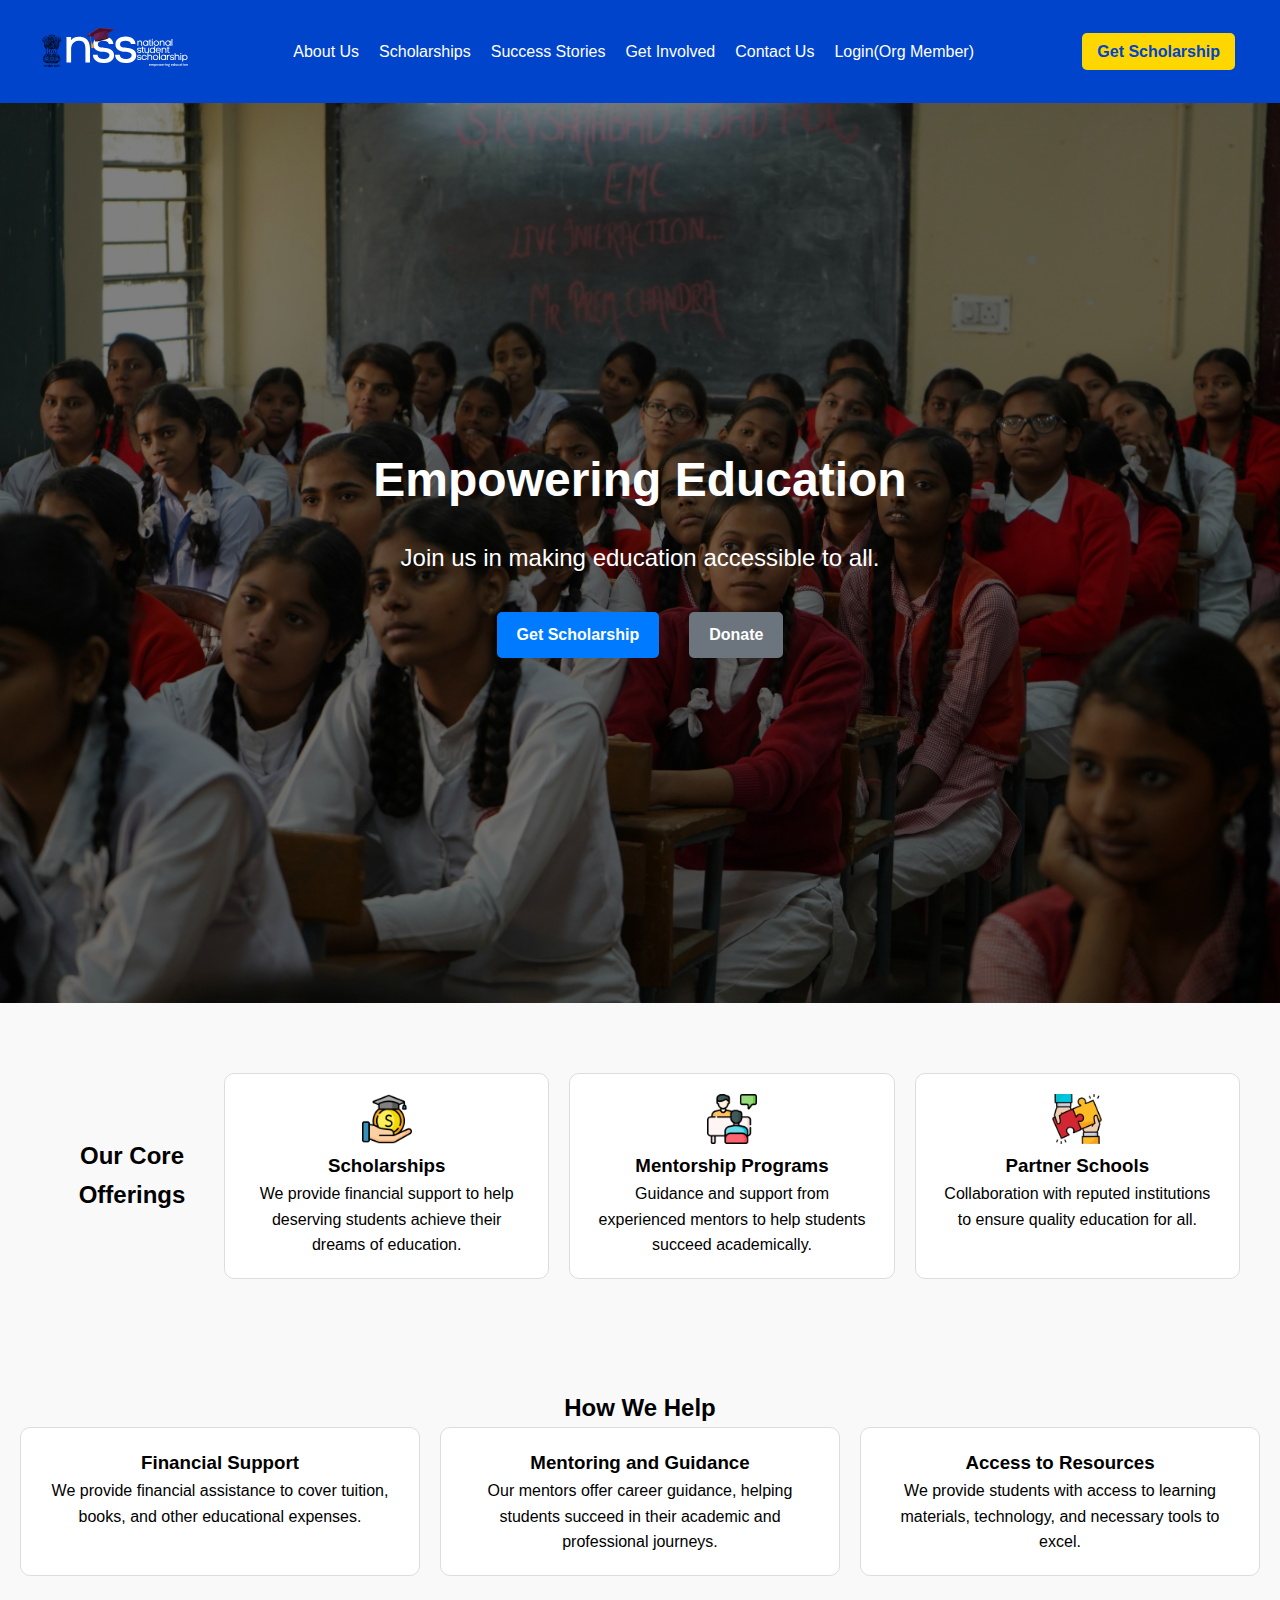
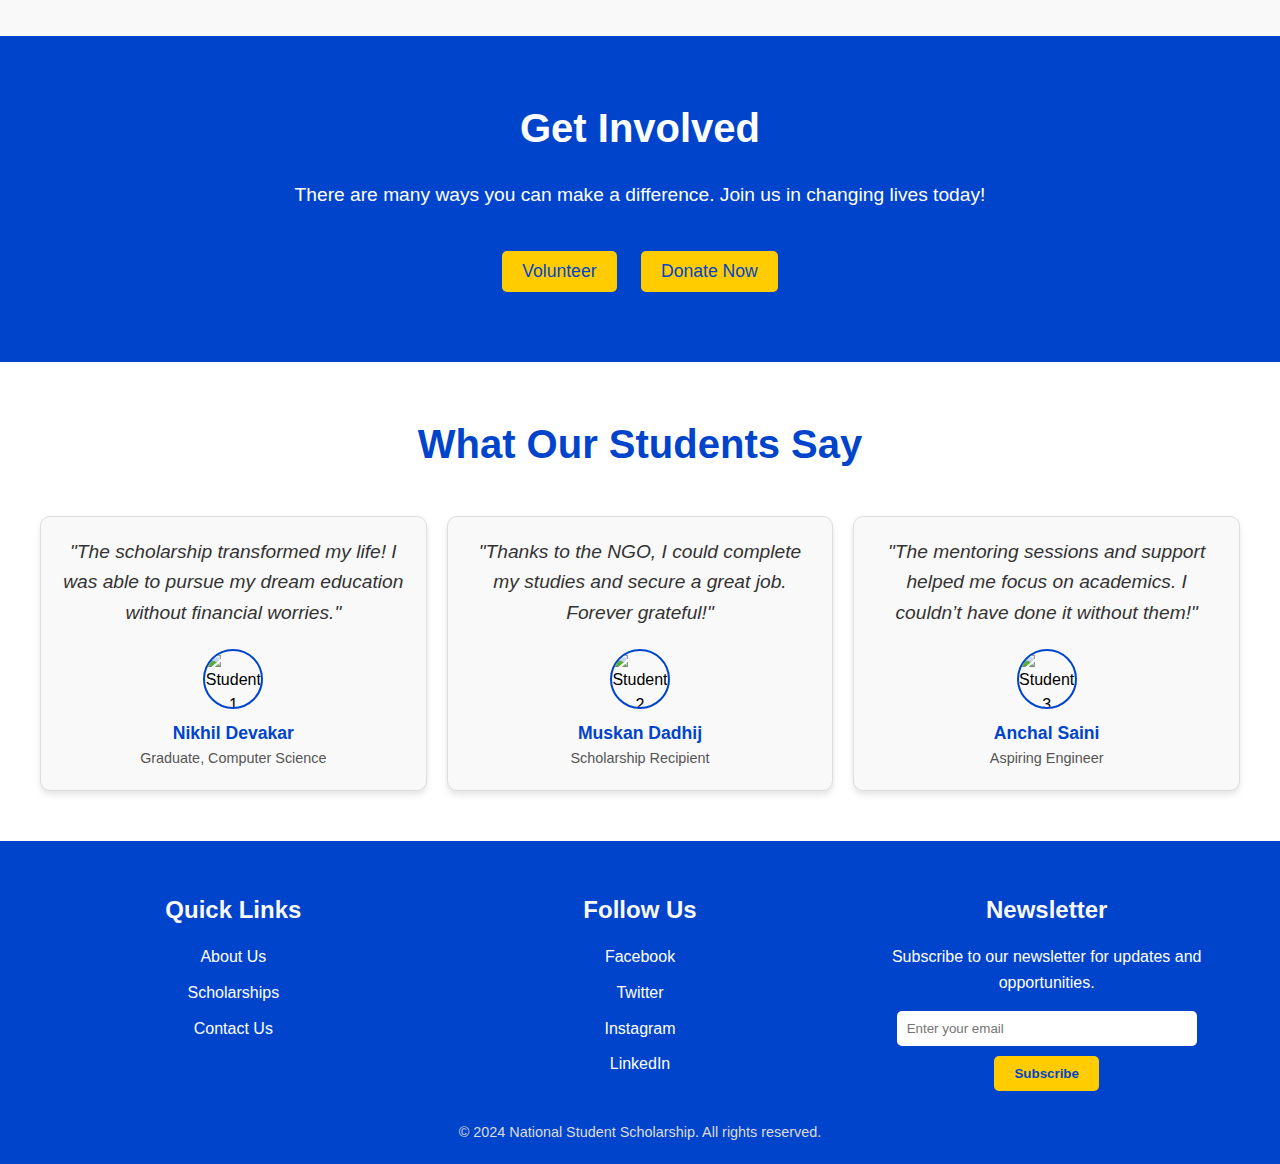
==== index.html @ 97069bf7 "cc" ====
<!DOCTYPE html>
<html lang="en">
  <head>
    <meta charset="UTF-8" />
    <meta name="viewport" content="width=device-width, initial-scale=1.0" />
    <title>Apply for Scholarships | NSS for Student Education Support</title>
    <link rel="stylesheet" href="./CSS/homepage.css" />

    <!-- Open Graph Metadata for NGO Website -->
    
    <meta property="og:locale" content="en_US" />
    <meta property="og:site_name" content="https://www.nationalstudentscholarship.org/" />
    <meta
      property="og:email"
      content="support@nationalstudentscholarship.org"
    />
    <meta property="og:phone_number" content="+1800-123-4567" />

    <meta name="keywords" content="scholarships for students, apply for scholarships, NGO scholarships, education financial aid">
    <meta name="description" content="Our NGO offers scholarships to students to support their education. Apply now to secure your future with financial aid. Limited spots available!">

    <meta property="og:title" content="Scholarships for Students - Apply Now | NGO Support">
    <meta property="og:description" content="Need financial aid for education? Our NGO provides scholarships to deserving students. Apply today and secure your future.">
    <meta property="og:image" content="">
    <meta property="og:url" content="https://www.nationalstudentscholarship.org/">
    <meta property="og:type" content="website">


    <meta name="google-site-verification" content="5bVxNhbTRE8ZodPfSrMqV9PwAUi4SZTZQXBiA8eV_ts" />



    <!-- Google Tag Manager -->
<script>(function(w,d,s,l,i){w[l]=w[l]||[];w[l].push({'gtm.start':
  new Date().getTime(),event:'gtm.js'});var f=d.getElementsByTagName(s)[0],
  j=d.createElement(s),dl=l!='dataLayer'?'&l='+l:'';j.async=true;j.src=
  'https://www.googletagmanager.com/gtm.js?id='+i+dl;f.parentNode.insertBefore(j,f);
  })(window,document,'script','dataLayer','GTM-WTD45B4H');</script>
  <!-- End Google Tag Manager -->

    
  </head>

  <body>


    <!-- Google Tag Manager (noscript) -->
<noscript><iframe src="https://www.googletagmanager.com/ns.html?id=GTM-WTD45B4H"
  height="0" width="0" style="display:none;visibility:hidden"></iframe></noscript>
  <!-- End Google Tag Manager (noscript) -->


    <header>
      <div class="container">
        <div class="logo">
          <a href="https://www.nationalstudentscholarship.org/"
            ><img
              src="./Src/NewLogo.svg"
              alt="National Student Scholarships"
              width="200px"
          /></a>
          <!-- <h3>NSS</h3> -->
        </div>
        <nav class="nav-menu">
          <ul>
            <!-- <li><a href="./index.html">Home</a></li> -->
            <li><a href="./AboutUs.html">About Us</a></li>
            <li><a href="./scholarships-for-students.html">Scholarships</a></li>
            <li><a href="./SuccessStories.html">Success Stories</a></li>
            <li><a href="./Get-Involved.html">Get Involved</a></li>
            <li><a href="./Contact-Us.html">Contact Us</a></li>
            <li><a href="./Login.html">Login(Org Member)</a></li>
          </ul>
        </nav>
        <div class="cta-button">
          <a href="https://nationalstudentscholarship.vercel.app/" class="btn">Get Scholarship</a>
        </div>
        <div class="menu-toggle">
          <span></span>
          <span></span>
          <span></span>
        </div>
      </div>
    </header>

    <!-- Hero Section -->
    <section class="hero">
      <div class="overlay"></div>
      <div class="hero-content">
        <h1>Empowering Education</h1>
        <p>Join us in making education accessible to all.</p>
        <div class="hero-buttons">
          <a href="https://nationalstudentscholarship.vercel.app/" class="btn btn-primary"
            >Get Scholarship</a
          >
          <a href="https://rzp.io/rzp/QCcIqbTz" class="btn btn-secondary" target="_blank">Donate</a>
        </div>
      </div>
      <video class="hero-video" autoplay muted loop>
        <source src="students-learning.mp4" type="video/mp4" />
        Your browser does not support the video tag.
      </video>
    </section>
    
    <style>
      .hero {
        position: relative;
        height: 100vh;
        display: flex;
        justify-content: center;
        align-items: center;
        background: url('./Src/pexels-yogendras31-3231359.jpg') no-repeat center center/cover;
        overflow: hidden;
      }
    
      .overlay {
        position: absolute;
        top: 0;
        left: 0;
        width: 100%;
        height: 100%;
        background-color: rgba(0, 0, 0, 0.5); /* Adjust overlay opacity */
        z-index: 1;
      }
    
      .hero-content {
        position: relative;
        z-index: 2;
        text-align: center;
        color: white;
      }
    
      .hero-video {
        position: absolute;
        top: 0;
        left: 0;
        width: 100%;
        height: 100%;
        object-fit: cover;
        z-index: 0;
      }
    
      .btn {
        padding: 10px 20px;
        border: none;
        color: white;
        text-decoration: none;
        margin: 5px;
        border-radius: 5px;
      }
    
      .btn-primary {
        background-color: #007bff;
      }
    
      .btn-secondary {
        background-color: #6c757d;
      }
    </style>

    <!-- Key Features Section -->
    <section class="key-features">
      <div class="container">
        <h2>Our Core Offerings</h2>
        <div class="features-grid">
          <!-- Feature 1 -->
          <div class="feature-item">
            <img
              src="./Src/scholarship.png"
              alt="Scholarships Icon"
              class="feature-icon"
              width="50px"
              height="50px"
            />
            <h3>Scholarships</h3>
            <p>
              We provide financial support to help deserving students achieve
              their dreams of education.
            </p>
          </div>
          <!-- Feature 2 -->
          <div class="feature-item">
            <img
              src="./Src/discussion.png"
              alt="Mentorship Icon"
              class="feature-icon"
              width="50px"
              height="50px"
            />
            <h3>Mentorship Programs</h3>
            <p>
              Guidance and support from experienced mentors to help students
              succeed academically.
            </p>
          </div>
          <!-- Feature 3 -->
          <div class="feature-item">
            <img
              src="./Src/collaboration.png"
              alt="Partner Schools Icon"
              class="feature-icon"
              width="50px"
              height="50px"
            />
            <h3>Partner Schools</h3>
            <p>
              Collaboration with reputed institutions to ensure quality
              education for all.
            </p>
          </div>
        </div>
      </div>
    </section>

    <!-- How We Help Section -->
    <section class="how-we-help">
      <h2>How We Help</h2>
      <div class="help-cards">
        <div class="help-card">
          <h3>Financial Support</h3>
          <p>
            We provide financial assistance to cover tuition, books, and other
            educational expenses.
          </p>
        </div>
        <div class="help-card">
          <h3>Mentoring and Guidance</h3>
          <p>
            Our mentors offer career guidance, helping students succeed in their
            academic and professional journeys.
          </p>
        </div>
        <div class="help-card">
          <h3>Access to Resources</h3>
          <p>
            We provide students with access to learning materials, technology,
            and necessary tools to excel.
          </p>
        </div>
      </div>
    </section>

    <!-- Get Involved Section -->
    <section class="get-involved">
      <h2>Get Involved</h2>
      <p>
        There are many ways you can make a difference. Join us in changing lives
        today!
      </p>
      <button class="cta-btn">Volunteer</button>
      <button class="cta-btn">Donate Now</button>
    </section>

    <section class="testimonials" id="testimonials">
      <h2>What Our Students Say</h2>
      <div class="testimonials-grid">
        <!-- Testimonial Card 1 -->
        <div class="testimonial-card">
          <p class="quote">
            "The scholarship transformed my life! I was able to pursue my dream
            education without financial worries."
          </p>
          <div class="author">
            <img
              src="https://images.pexels.com/photos/15237309/pexels-photo-15237309/free-photo-of-portrait-of-a-young-man-standing-under-a-palm-tree.jpeg?auto=compress&cs=tinysrgb&w=1260&h=750&dpr=2"
              alt="Student 1"
              class="author-img"
            />
            <div class="name">Nikhil Devakar</div>
            <div class="role">Graduate, Computer Science</div>
          </div>
        </div>
        <!-- Testimonial Card 2 -->
        <div class="testimonial-card">
          <p class="quote">
            "Thanks to the NGO, I could complete my studies and secure a great
            job. Forever grateful!"
          </p>
          <div class="author">
            <img
              src="https://poornima.edu.in/assets/images/testimonial/yogita.jpg"
              alt="Student 2"
              class="author-img"
            />
            <div class="name">Muskan Dadhij</div>
            <div class="role">Scholarship Recipient</div>
          </div>
        </div>
        <!-- Testimonial Card 3 -->
        <div class="testimonial-card">
          <p class="quote">
            "The mentoring sessions and support helped me focus on academics. I
            couldn’t have done it without them!"
          </p>
          <div class="author">
            <img
              src="https://poornima.edu.in/assets/images/testimonial/anjali.jpg"
              alt="Student 3"
              class="author-img"
            />
            <div class="name">Anchal Saini</div>
            <div class="role">Aspiring Engineer</div>
          </div>
        </div>
      </div>
    </section>

    <footer class="footer">
      <div class="footer-container">
        <!-- Quick Links -->
        <div class="footer-section">
          <h3>Quick Links</h3>
          <ul class="quick-links">
            <li><a href="./AboutUs.html">About Us</a></li>
            <li><a href="./scholarships-for-students.html">Scholarships</a></li>
            <li><a href="./Contact-Us.html">Contact Us</a></li>
          </ul>
        </div>
        <!-- Social Media Handles -->
        <div class="footer-section">
          <h3>Follow Us</h3>
          <ul class="quick-links">
            <li>
              <a href="#"><i class="fab fa-facebook-f"></i> Facebook</a>
            </li>
            <li>
              <a href="#"><i class="fab fa-twitter"></i> Twitter</a>
            </li>
            <li>
              <a href="https://www.instagram.com/nationalstudentscholarship/"><i class="fab fa-instagram"></i> Instagram</a>
            </li>
            <li>
              <a href="#"><i class="fab fa-linkedin-in"></i> LinkedIn</a>
            </li>
          </ul>
        </div>
        <!-- Newsletter Signup -->
        <div class="footer-section">
          <h3>Newsletter</h3>
          <p>Subscribe to our newsletter for updates and opportunities.</p>
          <form class="newsletter-form">
            <input type="email" placeholder="Enter your email" required />
            <button type="submit">Subscribe</button>
          </form>
        </div>
      </div>
      <div class="footer-bottom">
        <p>&copy; 2024 National Student Scholarship. All rights reserved.</p>
      </div>
    </footer>

    <!-- Font Awesome for Icons -->
    <script
      src="https://kit.fontawesome.com/a076d05399.js"
      crossorigin="anonymous"
    ></script>

    <script src="./JS/script.js"></script>




    <!-- Google tag (gtag.js) -->
<script async src="https://www.googletagmanager.com/gtag/js?id=G-2Q1WV3Z1RF"></script>
<script>
  window.dataLayer = window.dataLayer || [];
  function gtag(){dataLayer.push(arguments);}
  gtag('js', new Date());

  gtag('config', 'G-2Q1WV3Z1RF');
</script>



<script type="application/ld+json">
  {
    "@context": "https://schema.org",
    "@type": "EducationalOrganization",
    "name": "Your NGO Name",
    "url": "https://www.nationalstudentscholarship.org/",
    "description": "We offer scholarships to support students in their educational journey.",
    "offers": {
      "@type": "Grant",
      "name": "NGO Scholarships for Students",
      "description": "Scholarships for deserving students to fund their education.",
      "url": "https://www.nationalstudentscholarship.org/"
    }
  }
  </script>
  </body>
</html>
---- CSS/homepage.css ----
/* Global Reset */
* {
    margin: 0;
    padding: 0;
    box-sizing: border-box;
}

body {
    font-family: 'Arial', sans-serif;
}

/* Header Section */
header {
    background-color: #0044cc;
    color: #fff;
    padding: 10px 20px;
    position: relative;
    z-index: 100;
}

.container {
    display: flex;
    align-items: center;
    justify-content: space-between;
    max-width: 1200px;
    margin: 0 auto;
}

.logo img {
    max-width: 150px;
}

/* Navigation Menu */
.nav-menu {
    display: flex;
    gap: 20px;
}

.nav-menu ul {
    list-style: none;
    display: flex;
    gap: 20px;
}

.nav-menu ul li a {
    text-decoration: none;
    color: #fff;
    font-size: 16px;
    transition: color 0.3s;
}

.nav-menu ul li a:hover {
    color: #ffd700;
}

/* Call-to-Action Button */
.cta-button .btn {
    background-color: #ffd700;
    color: #0044cc;
    padding: 10px 15px;
    text-decoration: none;
    border-radius: 5px;
    font-weight: bold;
    transition: background-color 0.3s;
}

.cta-button .btn:hover {
    background-color: #ffa500;
    color: #fff;
}

/* Mobile Menu Styles */
.nav-menu.active {
    display: flex;
    flex-direction: column;
    position: absolute;
    top: 60px;
    right: 20px;
    background-color: #0044cc;
    width: 200px;
    border-radius: 5px;
    padding: 10px;
    z-index: 99; /* Ensure menu items are clickable */
}

.nav-menu.active ul {
    flex-direction: column;
    gap: 10px;
}

.nav-menu.active ul li a {
    font-size: 18px;
}

/* Hamburger Icon */
.menu-toggle {
    display: none;
    flex-direction: column;
    cursor: pointer;
    gap: 5px;
}

.menu-toggle span {
    width: 25px;
    height: 3px;
    background-color: #fff;
    transition: transform 0.3s ease;
}

.menu-toggle.active span:nth-child(1) {
    transform: rotate(45deg) translate(5px, 5px);
}

.menu-toggle.active span:nth-child(2) {
    opacity: 0;
}

.menu-toggle.active span:nth-child(3) {
    transform: rotate(-45deg) translate(5px, -5px);
}

/* Responsive Design for Navbar */
@media screen and (max-width: 768px) {
    .nav-menu {
        display: none;
    }

    .menu-toggle {
        display: flex;
    }
}

/* Hero Section */
.hero {
    position: relative;
    height: 100vh;
    display: flex;
    justify-content: center;
    align-items: center;
    color: #fff;
    text-align: center;
    overflow: hidden;
}

/* Video Background */
.hero-video {
    position: absolute;
    top: 0;
    left: 0;
    width: 100%;
    height: 100%;
    object-fit: cover;
    z-index: -2;
}

/* Overlay */
.overlay {
    position: absolute;
    top: 0;
    left: 0;
    width: 100%;
    height: 100%;
    background: rgba(0, 0, 0, 0.5); /* Semi-transparent overlay */
    z-index: -1;
}

/* Hero Content */
.hero-content {
    z-index: 1;
    max-width: 800px;
    padding: 20px;
}

.hero-content h1 {
    font-size: 3rem;
    margin-bottom: 20px;
}

.hero-content p {
    font-size: 1.5rem;
    margin-bottom: 30px;
}

/* Buttons */
.hero-buttons {
    display: flex;
    gap: 20px;
    justify-content: center;
}

.btn {
    padding: 10px 20px;
    text-decoration: none;
    border-radius: 5px;
    font-weight: bold;
    transition: background-color 0.3s ease, color 0.3s ease;
}

.btn-primary {
    background-color: #ffd700;
    color: #0044cc;
}

.btn-primary:hover {
    background-color: #ffa500;
    color: #fff;
}

.btn-secondary {
    background-color: transparent;
    border: 2px solid #ffd700;
    color: #ffd700;
}

.btn-secondary:hover {
    background-color: #ffd700;
    color: #0044cc;
}

/* Responsive Design for Hero Section */
@media screen and (max-width: 768px) {
    .hero-content h1 {
        font-size: 2rem;
    }

    .hero-content p {
        font-size: 1rem;
    }
}

/* Key Features Section */
.key-features {
    padding: 50px 20px;
    background-color: #f9f9f9; /* Light gray */
    text-align: center;
    margin-top: 20px; /* Ensure some spacing below the hero section */
    display: flex;
    flex-direction: column;
    align-items: center;
    justify-content: center;
}

/* Features Grid */
.features-grid {
    display: grid;
    grid-template-columns: repeat(3, 1fr);
    gap: 20px;
    max-width: 1200px;
    width: 100%; /* Ensures grid doesn't exceed the container width */
    margin: 0 auto; /* Center the grid within the section */
}

/* Individual Feature Item */
.feature-item {
    background-color: #fff;
    border: 1px solid #ddd;
    border-radius: 10px;
    padding: 20px;
    text-align: center;
    transition: transform 0.3s ease, box-shadow 0.3s ease;
}

/* Responsive Design */
@media screen and (max-width: 768px) {
    .features-grid {
        grid-template-columns: 1fr; /* Switch to single-column layout */
        gap: 20px; /* Ensure consistent spacing */
    }

    .key-features h2 {
        font-size: 2rem;
    }

    .feature-item h3 {
        font-size: 1.3rem;
    }

    .feature-item p {
        font-size: 0.95rem;
    }
}



/* General Reset */
* {
    margin: 0;
    padding: 0;
    box-sizing: border-box;
}

body {
    font-family: 'Arial', sans-serif;
    background-color: #f9f9f9;
    line-height: 1.6;
}

/* Testimonials Section */
.testimonials {
    padding: 50px 20px;
    background-color: #fff;
    text-align: center;
}

.testimonials h2 {
    font-size: 2.5rem;
    color: #0044cc;
    margin-bottom: 40px;
}

/* Testimonials Grid */
.testimonials-grid {
    display: grid;
    grid-template-columns: repeat(auto-fit, minmax(300px, 1fr));
    gap: 20px;
    max-width: 1200px;
    margin: 0 auto;
}

/* Testimonial Card */
.testimonial-card {
    background: #f9f9f9;
    border: 1px solid #ddd;
    border-radius: 10px;
    padding: 20px;
    text-align: center;
    box-shadow: 0 4px 6px rgba(0, 0, 0, 0.1);
    transition: transform 0.3s ease, box-shadow 0.3s ease;
}

.testimonial-card:hover {
    transform: translateY(-10px);
    box-shadow: 0 8px 15px rgba(0, 0, 0, 0.15);
}

/* Quote */
.testimonial-card .quote {
    font-size: 1.2rem;
    font-style: italic;
    color: #333;
    margin-bottom: 20px;
}

/* Author Section */
.author {
    display: flex;
    align-items: center;
    justify-content: center;
    margin-top: 20px;
    flex-direction: column;
}

.author-img {
    width: 60px;
    height: 60px;
    border-radius: 50%;
    margin-bottom: 10px;
    object-fit: cover;
    border: 2px solid #0044cc;
}

.author .name {
    font-size: 1.1rem;
    font-weight: bold;
    color: #0044cc;
}

.author .role {
    font-size: 0.9rem;
    color: #555;
}

/* Testimonial Video */
.testimonial-video {
    width: 100%;
    height: auto;
    border-radius: 10px;
    margin-bottom: 20px;
}

/* Responsive Design */
@media screen and (max-width: 768px) {
    .testimonials h2 {
        font-size: 2rem;
    }

    .author-img {
        width: 50px;
        height: 50px;
    }

    .testimonial-card {
        padding: 15px;
    }
}


/* General Reset */
* {
    margin: 0;
    padding: 0;
    box-sizing: border-box;
}

body {
    font-family: 'Arial', sans-serif;
}

/* Footer */
.footer {
    background-color: #0044cc;
    color: #fff;
    padding: 50px 20px 20px;
    text-align: center;
}

.footer-container {
    display: flex;
    flex-wrap: wrap;
    justify-content: space-around;
    gap: 20px;
    max-width: 1200px;
    margin: 0 auto;
}

/* Footer Sections */
.footer-section {
    flex: 1 1 300px;
    min-width: 200px;
}

.footer-section h3 {
    font-size: 1.5rem;
    margin-bottom: 15px;
    color: #f9f9f9;
}

/* Quick Links */
.quick-links {
    list-style: none;
    padding: 0;
}

.quick-links li {
    margin-bottom: 10px;
}

.quick-links a {
    color: #fff;
    text-decoration: none;
    font-size: 1rem;
    transition: color 0.3s;
}

.quick-links a:hover {
    color: #ffcc00;
}

/* Social Media Handles */
.social-media {
    list-style: none;
    padding: 0;
}

.social-media li {
    margin-bottom: 10px;
}

.social-media a {
    color: #fff;
    text-decoration: none;
    font-size: 1rem;
    display: flex;
    align-items: center;
    gap: 10px;
    transition: color 0.3s;
}

.social-media a:hover {
    color: #ffcc00;
}

/* Newsletter Signup */
.newsletter-form {
    display: flex;
    flex-direction: column;
    align-items: center;
    margin-top: 15px;
}

.newsletter-form input {
    width: 100%;
    max-width: 300px;
    padding: 10px;
    margin-bottom: 10px;
    border: none;
    border-radius: 5px;
}

.newsletter-form button {
    padding: 10px 20px;
    border: none;
    border-radius: 5px;
    background-color: #ffcc00;
    color: #0044cc;
    font-weight: bold;
    cursor: pointer;
    transition: background-color 0.3s;
}

.newsletter-form button:hover {
    background-color: #ffd633;
}

/* Footer Bottom */
.footer-bottom {
    margin-top: 30px;
    font-size: 0.9rem;
    color: #ddd;
}

/* Responsive Design */
@media (max-width: 768px) {
    .footer-container {
        flex-direction: column;
        align-items: center;
    }

    .footer-section {
        text-align: center;
    }

    .newsletter-form input {
        max-width: 100%;
    }
}

/* Get Involved Section */
.get-involved {
    padding: 60px 20px;
    background: #0044cc;
    color: white;
    text-align: center;
}

.get-involved h2 {
    font-size: 2.5rem;
    margin-bottom: 20px;
}

.get-involved p {
    font-size: 1.2rem;
    margin-bottom: 30px;
}

.get-involved .cta-btn {
    background-color: #ffcc00;
}
.cta-btn {
    background-color: #ffcc00;
    padding: 10px 20px;
    font-size: 1.1rem;
    border: none;
    color: #0044cc;
    border-radius: 5px;
    cursor: pointer;
    margin: 10px;
}

.cta-btn:hover {
    background-color: #ffd633;
}

/* How We Help Section */
.how-we-help {
    padding: 60px 20px;
    background: #f9f9f9;
    text-align: center;
}

.help-cards {
    display: grid;
    grid-template-columns: repeat(auto-fit, minmax(300px, 1fr));
    gap: 20px;
    justify-items: center;
}

.help-card {
    background-color: #fff;
    border: 1px solid #ddd;
    border-radius: 10px;
    padding: 20px;
    text-align: center;
}
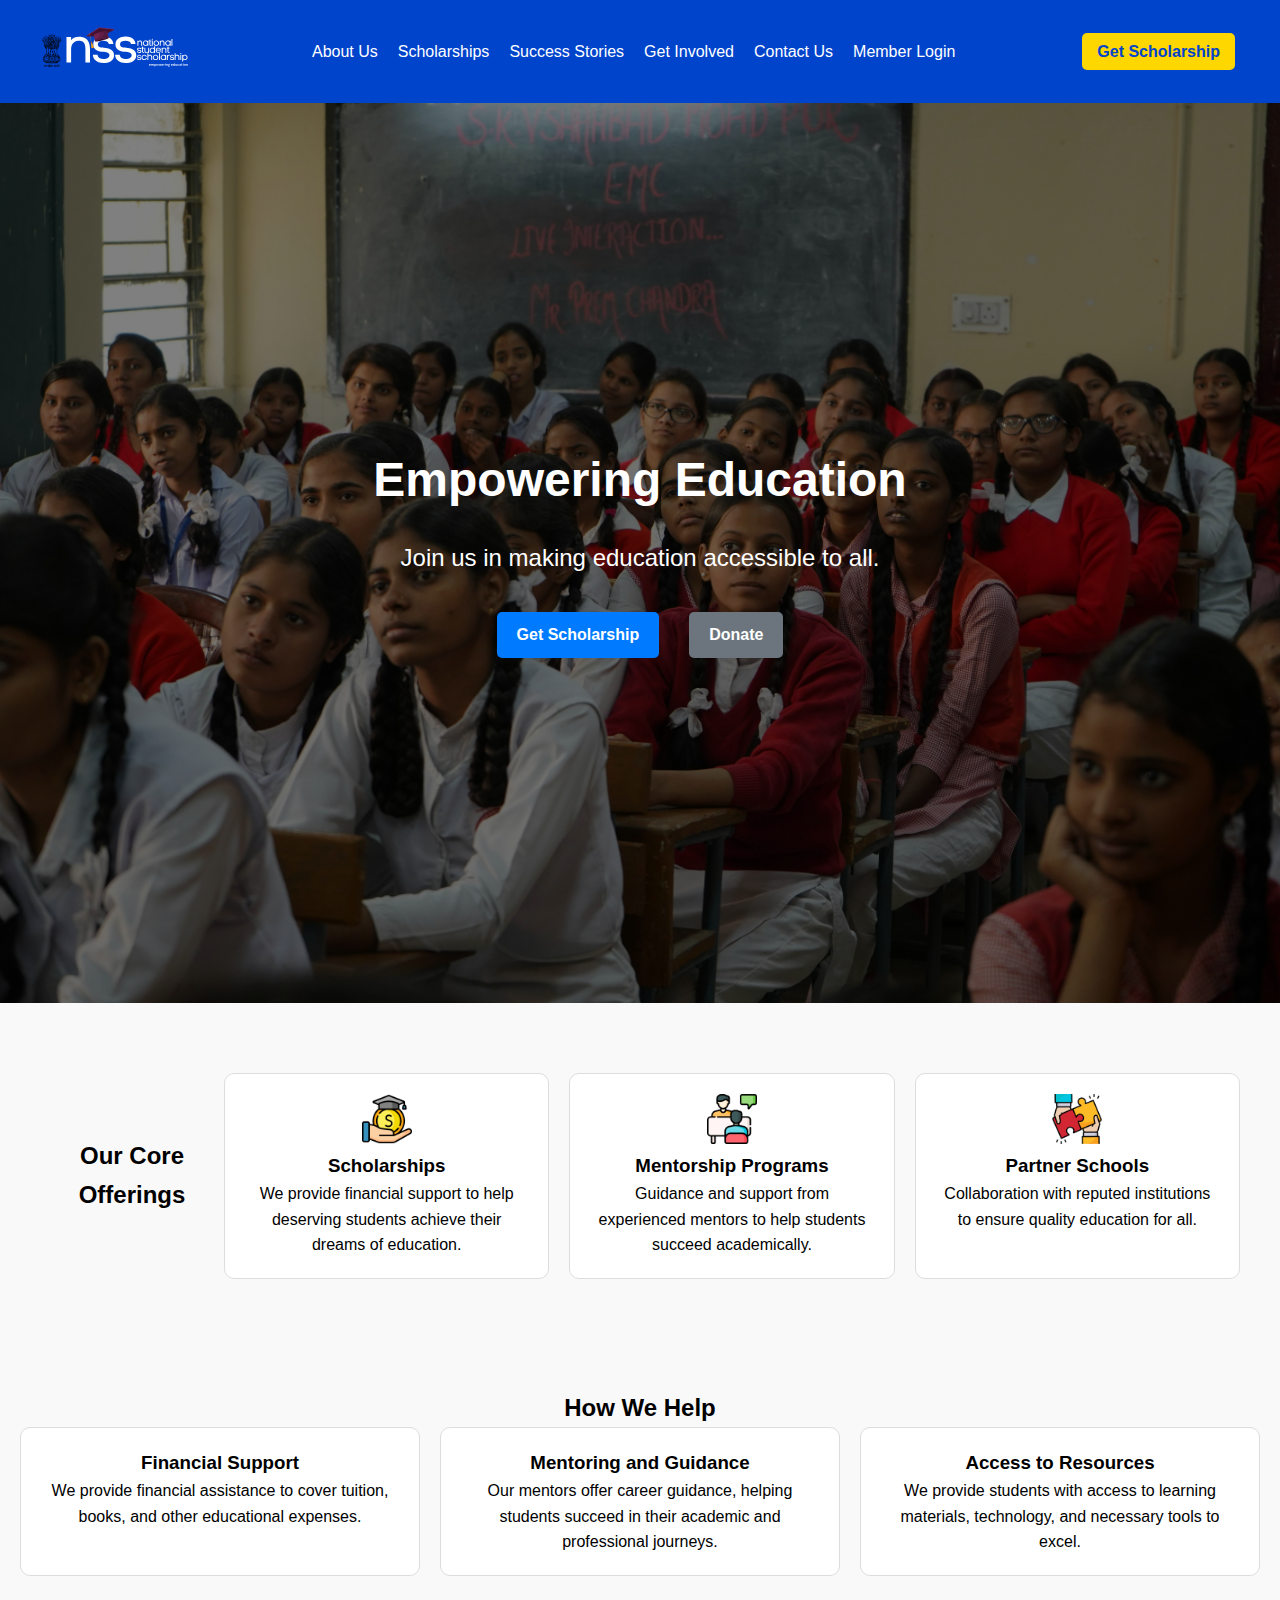
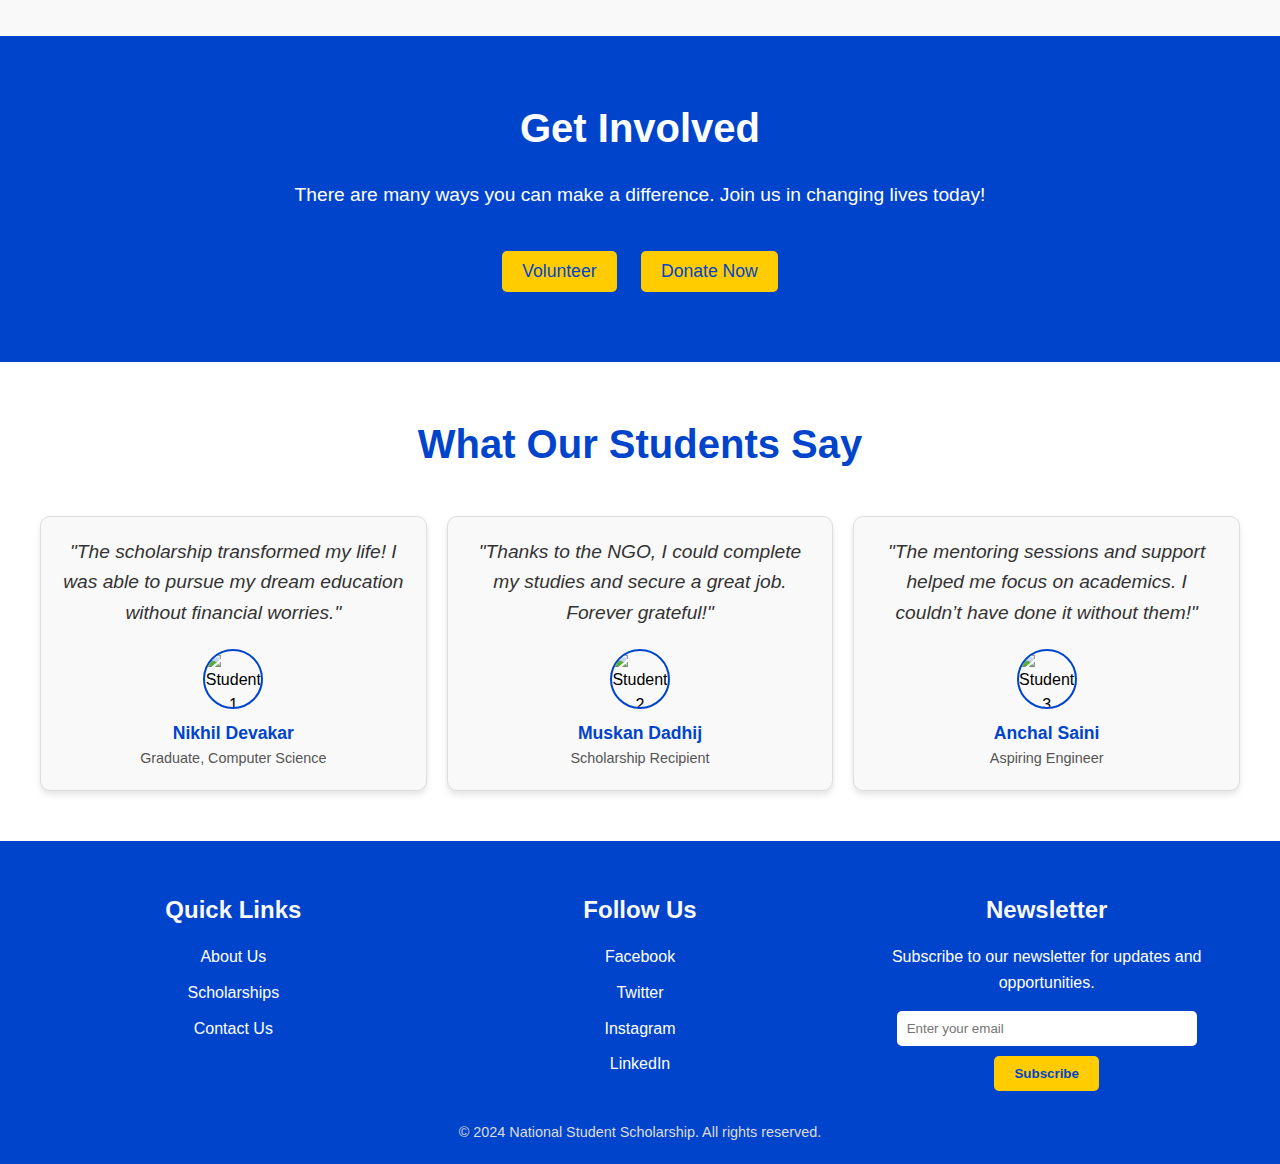
==== commit aa4354b1: "update" ====
--- a/index.html
+++ b/index.html
@@ -69,7 +69,7 @@
             <li><a href="./SuccessStories.html">Success Stories</a></li>
             <li><a href="./Get-Involved.html">Get Involved</a></li>
             <li><a href="./Contact-Us.html">Contact Us</a></li>
-            <li><a href="./Login.html">Login(Org Member)</a></li>
+            <li><a href="./Login.html" target="_blank">Member Login</a></li>
           </ul>
         </nav>
         <div class="cta-button">
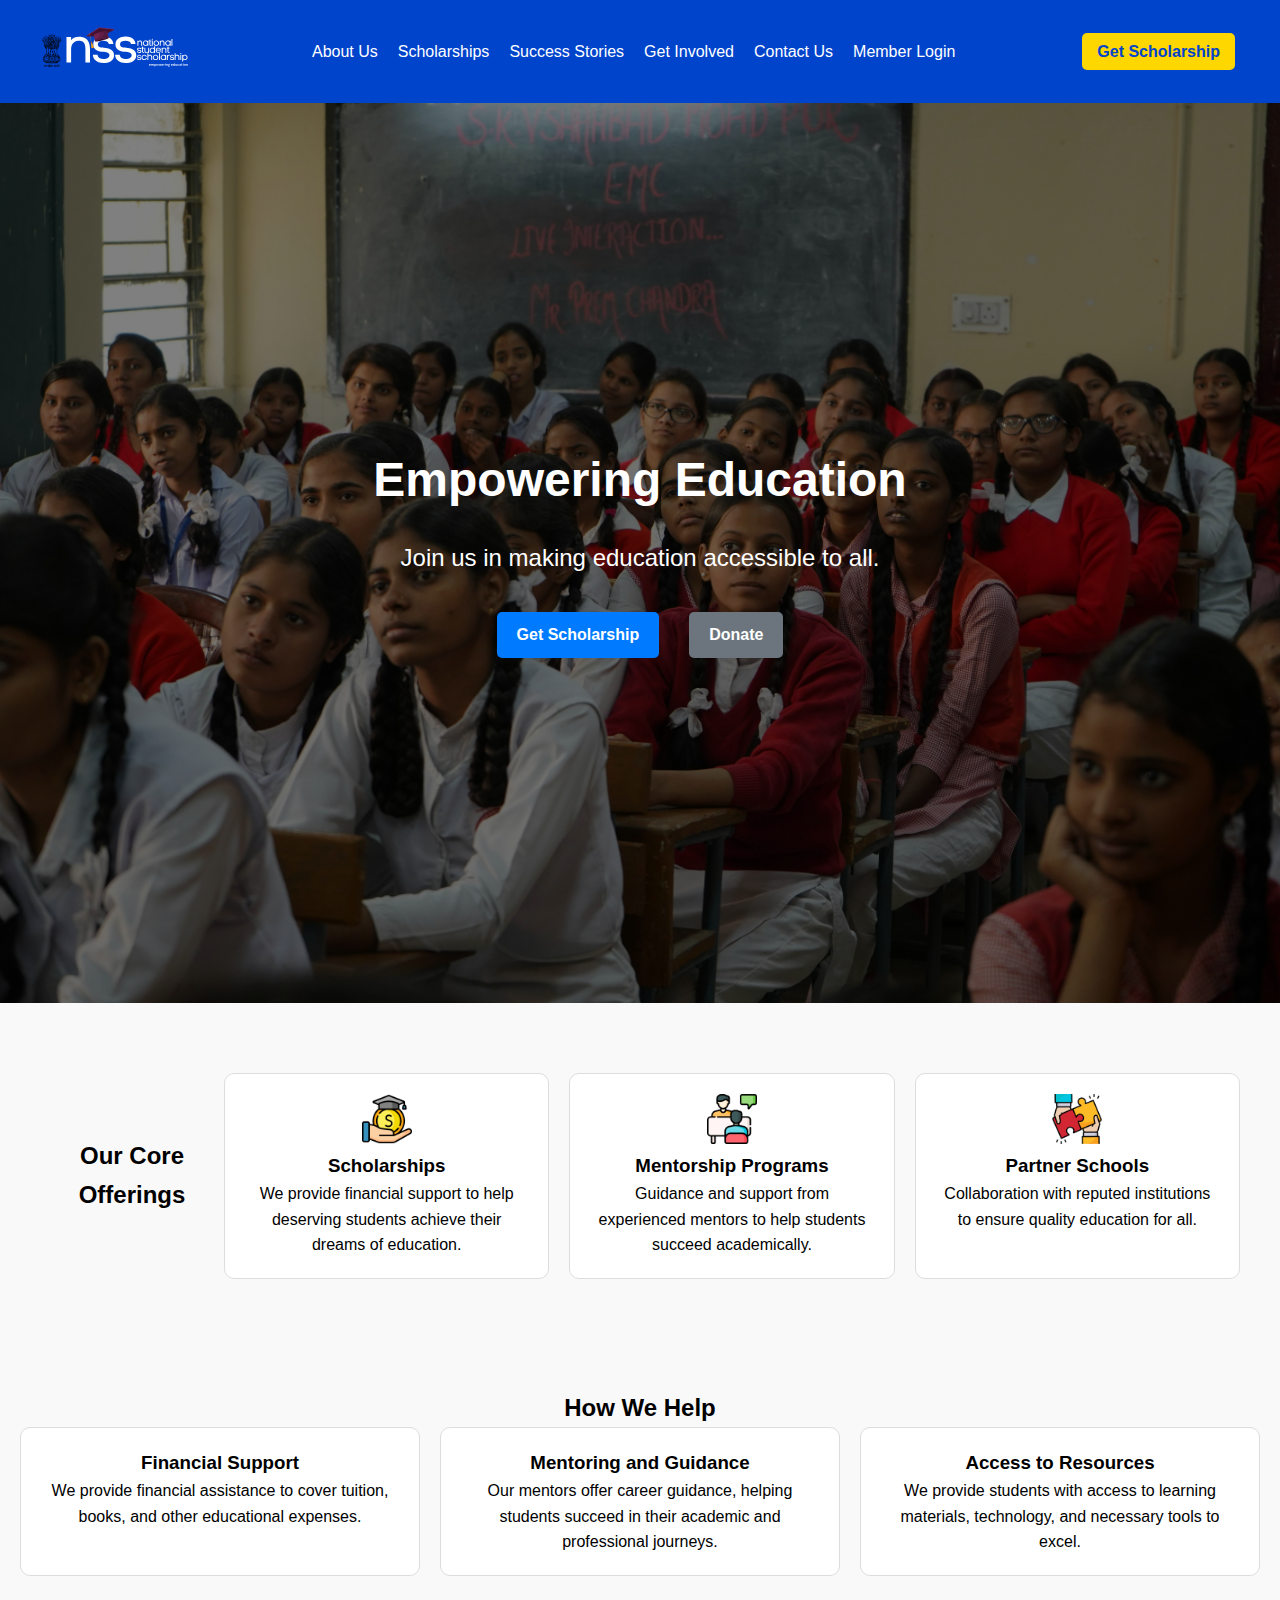
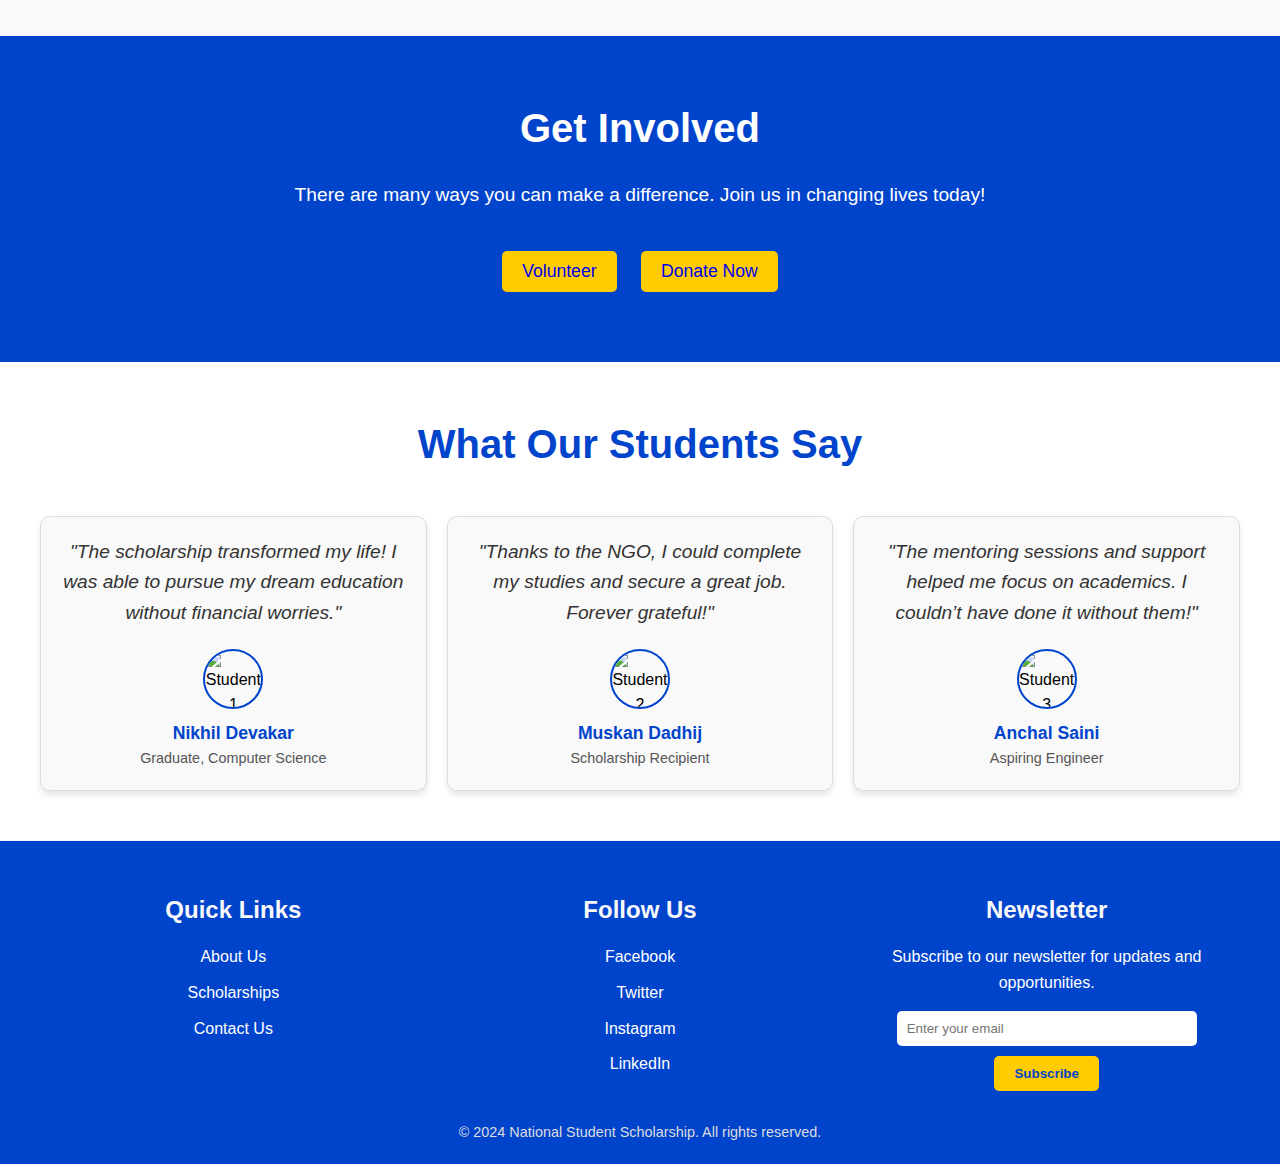
==== commit 0f072e50: "CC" ====
--- a/index.html
+++ b/index.html
@@ -16,7 +16,7 @@
     />
     <meta property="og:phone_number" content="+1800-123-4567" />
 
-    <meta name="keywords" content="scholarships for students, apply for scholarships, NGO scholarships, education financial aid">
+    <meta name="keywords" content="scholarships for students, apply for scholarships SC, ST, OBC Cast, NGO scholarships, education financial aid">
     <meta name="description" content="Our NGO offers scholarships to students to support their education. Apply now to secure your future with financial aid. Limited spots available!">
 
     <meta property="og:title" content="Scholarships for Students - Apply Now | NGO Support">
@@ -247,8 +247,8 @@
         There are many ways you can make a difference. Join us in changing lives
         today!
       </p>
-      <button class="cta-btn">Volunteer</button>
-      <button class="cta-btn">Donate Now</button>
+      <button class="cta-btn"><a href="https://forms.gle/jV1MMcWBY5XjLgao8" style="text-decoration: none;">Volunteer</a></button>
+      <button class="cta-btn"><a href="https://rzp.io/rzp/QCcIqbTz" style="text-decoration: none;">Donate Now</a></button>
     </section>
 
     <section class="testimonials" id="testimonials">
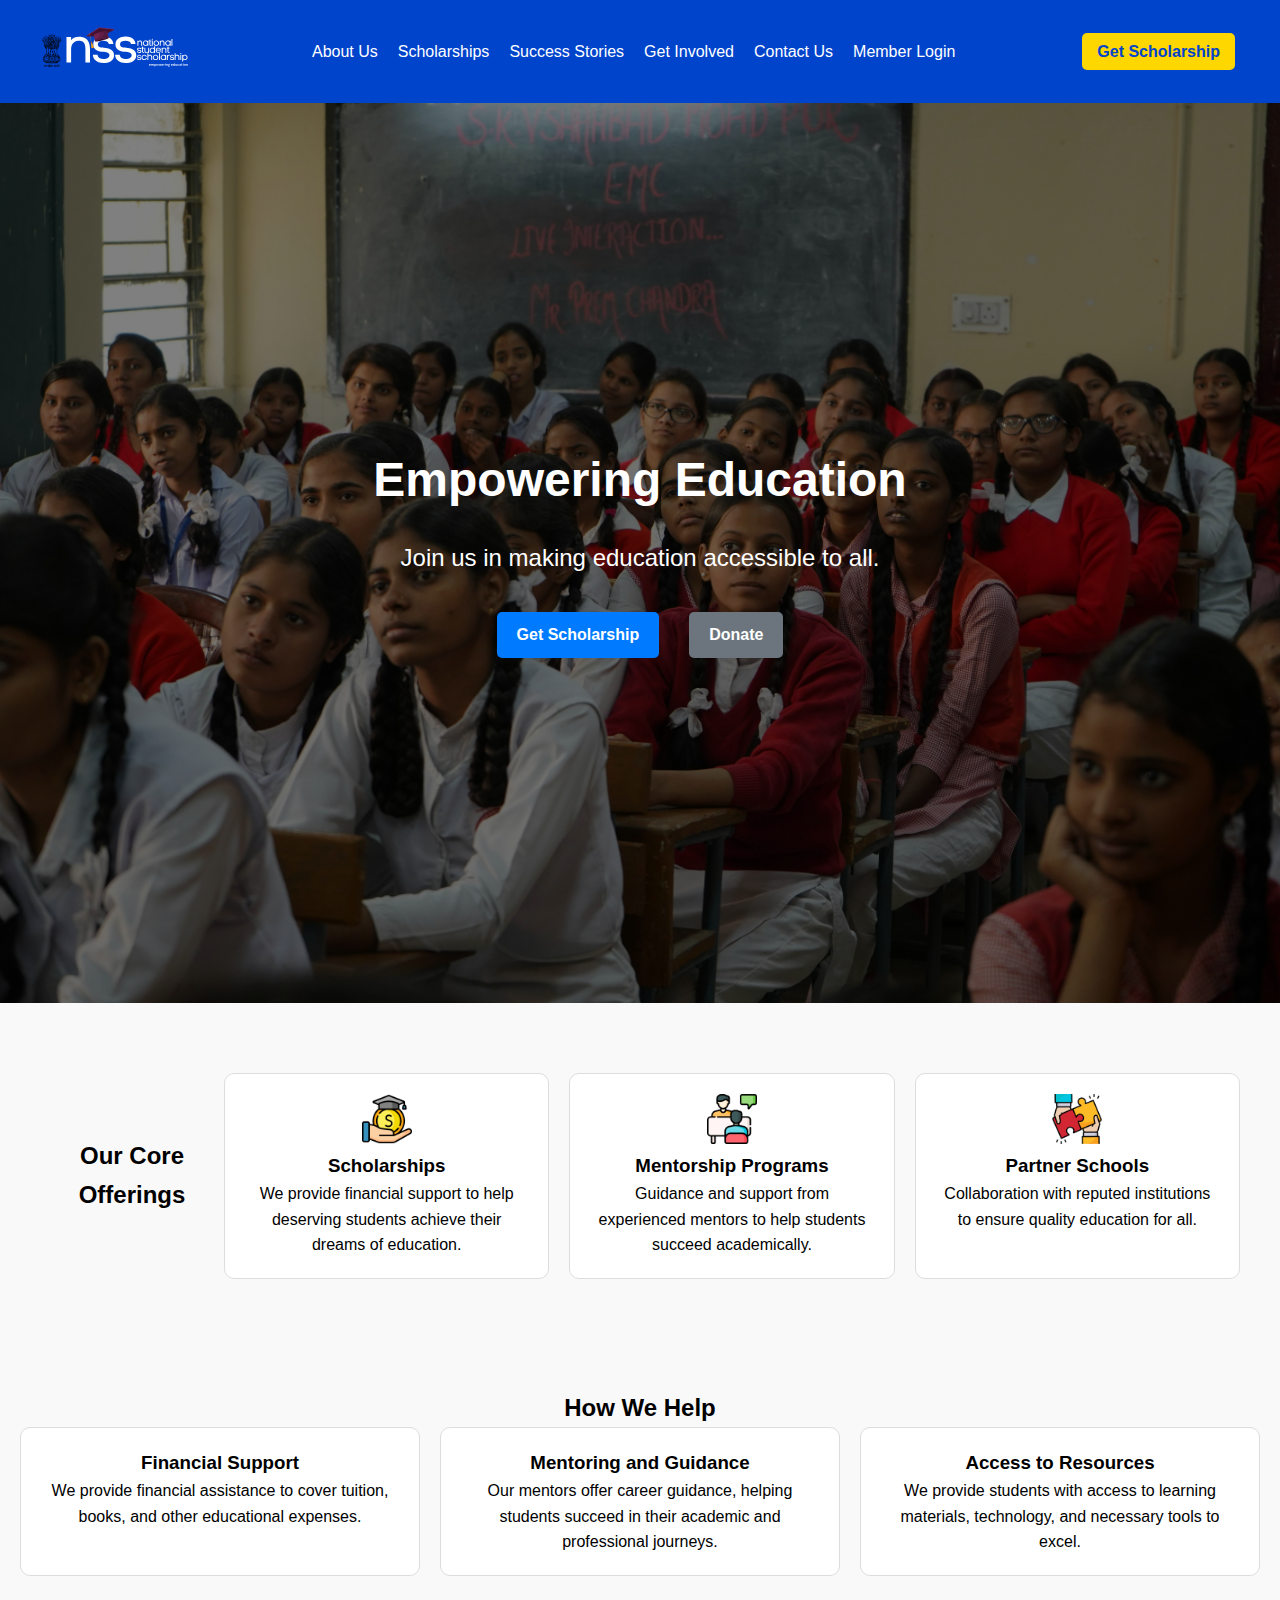
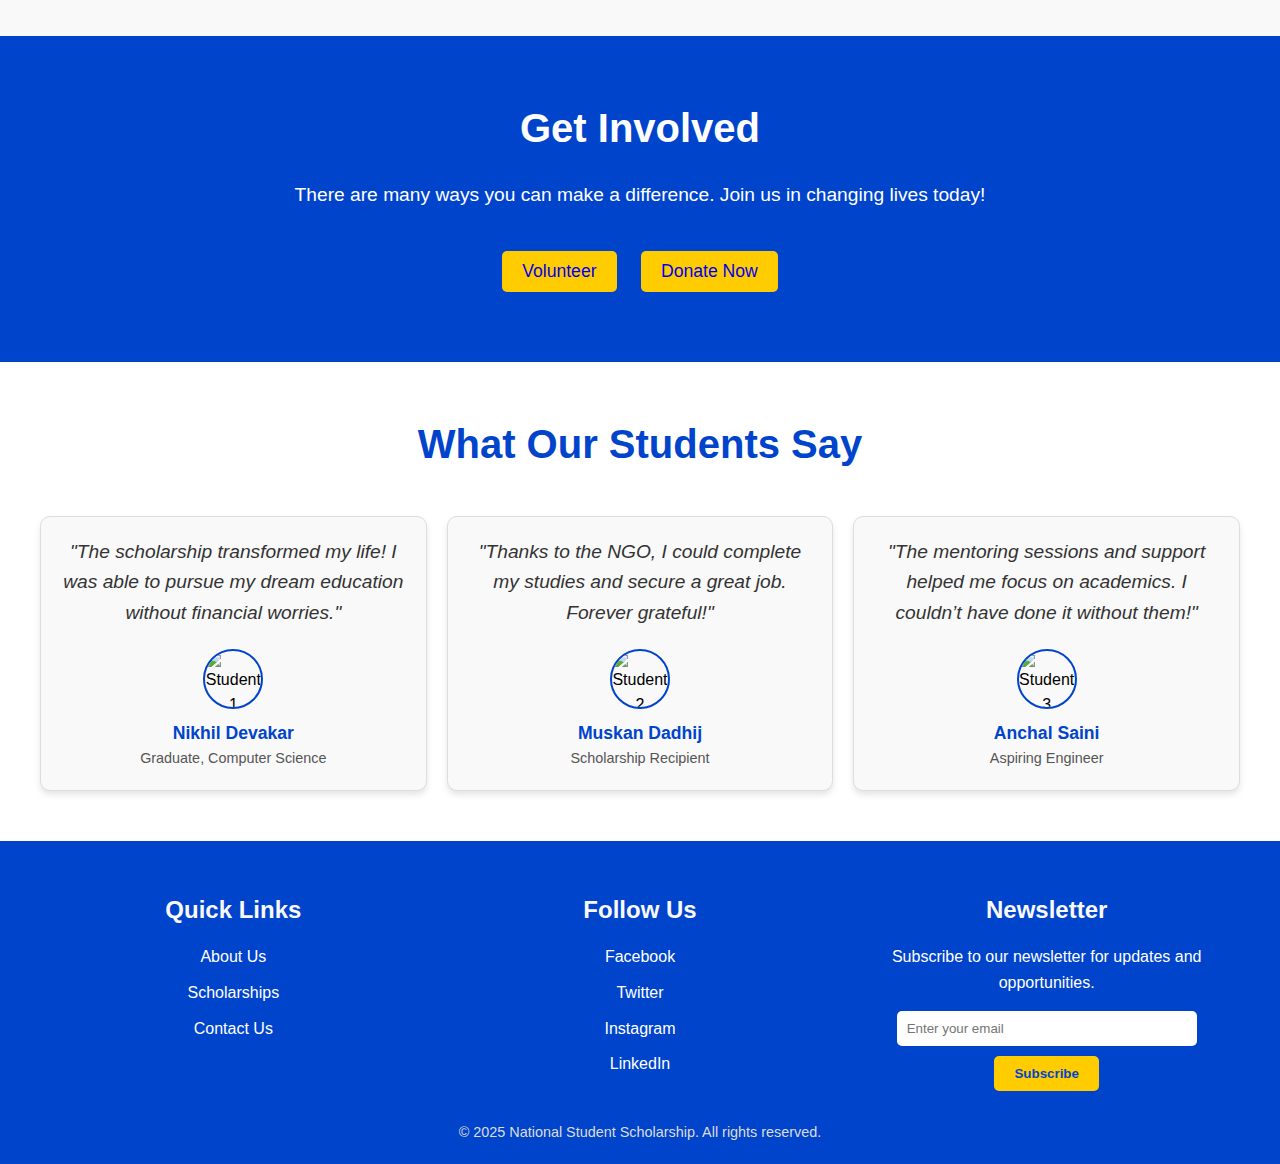
==== commit 14dcd979: "CC" ====
--- a/index.html
+++ b/index.html
@@ -1,378 +1,350 @@
 <!DOCTYPE html>
 <html lang="en">
-  <head>
-    <meta charset="UTF-8" />
-    <meta name="viewport" content="width=device-width, initial-scale=1.0" />
-    <title>Apply for Scholarships | NSS for Student Education Support</title>
-    <link rel="stylesheet" href="./CSS/homepage.css" />
-
-    <!-- Open Graph Metadata for NGO Website -->
-    
-    <meta property="og:locale" content="en_US" />
-    <meta property="og:site_name" content="https://www.nationalstudentscholarship.org/" />
-    <meta
-      property="og:email"
-      content="support@nationalstudentscholarship.org"
-    />
-    <meta property="og:phone_number" content="+1800-123-4567" />
-
-    <meta name="keywords" content="scholarships for students, apply for scholarships SC, ST, OBC Cast, NGO scholarships, education financial aid">
-    <meta name="description" content="Our NGO offers scholarships to students to support their education. Apply now to secure your future with financial aid. Limited spots available!">
-
-    <meta property="og:title" content="Scholarships for Students - Apply Now | NGO Support">
-    <meta property="og:description" content="Need financial aid for education? Our NGO provides scholarships to deserving students. Apply today and secure your future.">
-    <meta property="og:image" content="">
-    <meta property="og:url" content="https://www.nationalstudentscholarship.org/">
-    <meta property="og:type" content="website">
-
-
-    <meta name="google-site-verification" content="5bVxNhbTRE8ZodPfSrMqV9PwAUi4SZTZQXBiA8eV_ts" />
-
-
-
-    <!-- Google Tag Manager -->
-<script>(function(w,d,s,l,i){w[l]=w[l]||[];w[l].push({'gtm.start':
-  new Date().getTime(),event:'gtm.js'});var f=d.getElementsByTagName(s)[0],
-  j=d.createElement(s),dl=l!='dataLayer'?'&l='+l:'';j.async=true;j.src=
-  'https://www.googletagmanager.com/gtm.js?id='+i+dl;f.parentNode.insertBefore(j,f);
-  })(window,document,'script','dataLayer','GTM-WTD45B4H');</script>
+
+<head>
+  <meta charset="UTF-8" />
+  <meta name="viewport" content="width=device-width, initial-scale=1.0" />
+  <title>Apply for Scholarships | NSS for Student Education Support</title>
+  <link rel="stylesheet" href="./CSS/homepage.css" />
+
+  <!-- Open Graph Metadata for NGO Website -->
+
+  <meta property="og:locale" content="en_US" />
+  <meta property="og:site_name" content="https://www.nationalstudentscholarship.org/" />
+  <meta property="og:email" content="support@nationalstudentscholarship.org" />
+  <meta property="og:phone_number" content="+1800-123-4567" />
+
+  <meta name="keywords"
+    content="scholarship FAQ, scholarships for students, education support, student scholarships, NGO scholarships, donate for education, financial aid, academic scholarships, apply for scholarships, apply for scholarship 2024, scholarship application process">
+  <meta name="description"
+    content="Our NGO offers scholarships to students to support their education. Apply now to secure your future with financial aid. Limited spots available!">
+
+  <meta property="og:title"
+    content="Apply for Scholarships | NSS for Student Education Support" />
+  <meta property="og:description"
+    content="Our NGO offers scholarships to students to support their education. Apply now to secure your future with financial aid. Limited spots available!">
+  <meta property="og:image" content="https://www.nationalstudentscholarship.org/Src/NewLogo.svg">
+  <meta property="og:url" content="https://www.nationalstudentscholarship.org/">
+  <meta property="og:type" content="website">
+
+
+  <meta name="google-site-verification" content="5bVxNhbTRE8ZodPfSrMqV9PwAUi4SZTZQXBiA8eV_ts" />
+
+
+
+  <!-- Google Tag Manager -->
+  <script>(function (w, d, s, l, i) {
+      w[l] = w[l] || []; w[l].push({
+        'gtm.start':
+          new Date().getTime(), event: 'gtm.js'
+      }); var f = d.getElementsByTagName(s)[0],
+        j = d.createElement(s), dl = l != 'dataLayer' ? '&l=' + l : ''; j.async = true; j.src =
+          'https://www.googletagmanager.com/gtm.js?id=' + i + dl; f.parentNode.insertBefore(j, f);
+    })(window, document, 'script', 'dataLayer', 'GTM-WTD45B4H');</script>
   <!-- End Google Tag Manager -->
 
-    
-  </head>
-
-  <body>
-
-
-    <!-- Google Tag Manager (noscript) -->
-<noscript><iframe src="https://www.googletagmanager.com/ns.html?id=GTM-WTD45B4H"
-  height="0" width="0" style="display:none;visibility:hidden"></iframe></noscript>
+
+</head>
+
+<body>
+
+
+  <!-- Google Tag Manager (noscript) -->
+  <noscript><iframe src="https://www.googletagmanager.com/ns.html?id=GTM-WTD45B4H" height="0" width="0"
+      style="display:none;visibility:hidden"></iframe></noscript>
   <!-- End Google Tag Manager (noscript) -->
 
 
-    <header>
-      <div class="container">
-        <div class="logo">
-          <a href="https://www.nationalstudentscholarship.org/"
-            ><img
-              src="./Src/NewLogo.svg"
-              alt="National Student Scholarships"
-              width="200px"
-          /></a>
-          <!-- <h3>NSS</h3> -->
-        </div>
-        <nav class="nav-menu">
-          <ul>
-            <!-- <li><a href="./index.html">Home</a></li> -->
-            <li><a href="./AboutUs.html">About Us</a></li>
-            <li><a href="./scholarships-for-students.html">Scholarships</a></li>
-            <li><a href="./SuccessStories.html">Success Stories</a></li>
-            <li><a href="./Get-Involved.html">Get Involved</a></li>
-            <li><a href="./Contact-Us.html">Contact Us</a></li>
-            <li><a href="./Login.html" target="_blank">Member Login</a></li>
-          </ul>
-        </nav>
-        <div class="cta-button">
-          <a href="https://nationalstudentscholarship.vercel.app/" class="btn">Get Scholarship</a>
-        </div>
-        <div class="menu-toggle">
-          <span></span>
-          <span></span>
-          <span></span>
-        </div>
-      </div>
-    </header>
-
-    <!-- Hero Section -->
-    <section class="hero">
-      <div class="overlay"></div>
-      <div class="hero-content">
-        <h1>Empowering Education</h1>
-        <p>Join us in making education accessible to all.</p>
-        <div class="hero-buttons">
-          <a href="https://nationalstudentscholarship.vercel.app/" class="btn btn-primary"
-            >Get Scholarship</a
-          >
-          <a href="https://rzp.io/rzp/QCcIqbTz" class="btn btn-secondary" target="_blank">Donate</a>
-        </div>
-      </div>
-      <video class="hero-video" autoplay muted loop>
-        <source src="students-learning.mp4" type="video/mp4" />
-        Your browser does not support the video tag.
-      </video>
-    </section>
-    
-    <style>
-      .hero {
-        position: relative;
-        height: 100vh;
-        display: flex;
-        justify-content: center;
-        align-items: center;
-        background: url('./Src/pexels-yogendras31-3231359.jpg') no-repeat center center/cover;
-        overflow: hidden;
-      }
-    
-      .overlay {
-        position: absolute;
-        top: 0;
-        left: 0;
-        width: 100%;
-        height: 100%;
-        background-color: rgba(0, 0, 0, 0.5); /* Adjust overlay opacity */
-        z-index: 1;
-      }
-    
-      .hero-content {
-        position: relative;
-        z-index: 2;
-        text-align: center;
-        color: white;
-      }
-    
-      .hero-video {
-        position: absolute;
-        top: 0;
-        left: 0;
-        width: 100%;
-        height: 100%;
-        object-fit: cover;
-        z-index: 0;
-      }
-    
-      .btn {
-        padding: 10px 20px;
-        border: none;
-        color: white;
-        text-decoration: none;
-        margin: 5px;
-        border-radius: 5px;
-      }
-    
-      .btn-primary {
-        background-color: #007bff;
-      }
-    
-      .btn-secondary {
-        background-color: #6c757d;
-      }
-    </style>
-
-    <!-- Key Features Section -->
-    <section class="key-features">
-      <div class="container">
-        <h2>Our Core Offerings</h2>
-        <div class="features-grid">
-          <!-- Feature 1 -->
-          <div class="feature-item">
-            <img
-              src="./Src/scholarship.png"
-              alt="Scholarships Icon"
-              class="feature-icon"
-              width="50px"
-              height="50px"
-            />
-            <h3>Scholarships</h3>
-            <p>
-              We provide financial support to help deserving students achieve
-              their dreams of education.
-            </p>
-          </div>
-          <!-- Feature 2 -->
-          <div class="feature-item">
-            <img
-              src="./Src/discussion.png"
-              alt="Mentorship Icon"
-              class="feature-icon"
-              width="50px"
-              height="50px"
-            />
-            <h3>Mentorship Programs</h3>
-            <p>
-              Guidance and support from experienced mentors to help students
-              succeed academically.
-            </p>
-          </div>
-          <!-- Feature 3 -->
-          <div class="feature-item">
-            <img
-              src="./Src/collaboration.png"
-              alt="Partner Schools Icon"
-              class="feature-icon"
-              width="50px"
-              height="50px"
-            />
-            <h3>Partner Schools</h3>
-            <p>
-              Collaboration with reputed institutions to ensure quality
-              education for all.
-            </p>
-          </div>
-        </div>
-      </div>
-    </section>
-
-    <!-- How We Help Section -->
-    <section class="how-we-help">
-      <h2>How We Help</h2>
-      <div class="help-cards">
-        <div class="help-card">
-          <h3>Financial Support</h3>
+  <header>
+    <div class="container">
+      <div class="logo">
+        <a href="https://www.nationalstudentscholarship.org/"><img src="./Src/NewLogo.svg"
+            alt="National Student Scholarships" width="200px" /></a>
+        <!-- <h3>NSS</h3> -->
+      </div>
+      <nav class="nav-menu">
+        <ul>
+          <!-- <li><a href="./index.html">Home</a></li> -->
+          <li><a href="./AboutUs.html">About Us</a></li>
+          <li><a href="./scholarships-for-students.html">Scholarships</a></li>
+          <li><a href="./SuccessStories.html">Success Stories</a></li>
+          <li><a href="./Get-Involved.html">Get Involved</a></li>
+          <li><a href="./Contact-Us.html">Contact Us</a></li>
+          <li><a href="./Login.html" target="_blank">Member Login</a></li>
+        </ul>
+      </nav>
+      <div class="cta-button">
+        <a href="https://nationalstudentscholarship.vercel.app/" class="btn">Get Scholarship</a>
+      </div>
+      <div class="menu-toggle">
+        <span></span>
+        <span></span>
+        <span></span>
+      </div>
+    </div>
+  </header>
+
+  <!-- Hero Section -->
+  <section class="hero">
+    <div class="overlay"></div>
+    <div class="hero-content">
+      <h1>Empowering Education</h1>
+      <p>Join us in making education accessible to all.</p>
+      <div class="hero-buttons">
+        <a href="https://nationalstudentscholarship.vercel.app/" class="btn btn-primary">Get Scholarship</a>
+        <a href="./Donation.html" class="btn btn-secondary" target="_blank">Donate</a>
+      </div>
+    </div>
+    <video class="hero-video" autoplay muted loop>
+      <source src="students-learning.mp4" type="video/mp4" />
+      Your browser does not support the video tag.
+    </video>
+  </section>
+
+  <style>
+    .hero {
+      position: relative;
+      height: 100vh;
+      display: flex;
+      justify-content: center;
+      align-items: center;
+      background: url('./Src/pexels-yogendras31-3231359.jpg') no-repeat center center/cover;
+      overflow: hidden;
+    }
+
+    .overlay {
+      position: absolute;
+      top: 0;
+      left: 0;
+      width: 100%;
+      height: 100%;
+      background-color: rgba(0, 0, 0, 0.5);
+      /* Adjust overlay opacity */
+      z-index: 1;
+    }
+
+    .hero-content {
+      position: relative;
+      z-index: 2;
+      text-align: center;
+      color: white;
+    }
+
+    .hero-video {
+      position: absolute;
+      top: 0;
+      left: 0;
+      width: 100%;
+      height: 100%;
+      object-fit: cover;
+      z-index: 0;
+    }
+
+    .btn {
+      padding: 10px 20px;
+      border: none;
+      color: white;
+      text-decoration: none;
+      margin: 5px;
+      border-radius: 5px;
+    }
+
+    .btn-primary {
+      background-color: #007bff;
+    }
+
+    .btn-secondary {
+      background-color: #6c757d;
+    }
+  </style>
+
+  <!-- Key Features Section -->
+  <section class="key-features">
+    <div class="container">
+      <h2>Our Core Offerings</h2>
+      <div class="features-grid">
+        <!-- Feature 1 -->
+        <div class="feature-item">
+          <img src="./Src/scholarship.png" alt="Scholarships Icon" class="feature-icon" width="50px" height="50px" />
+          <h3>Scholarships</h3>
           <p>
-            We provide financial assistance to cover tuition, books, and other
-            educational expenses.
+            We provide financial support to help deserving students achieve
+            their dreams of education.
           </p>
         </div>
-        <div class="help-card">
-          <h3>Mentoring and Guidance</h3>
+        <!-- Feature 2 -->
+        <div class="feature-item">
+          <img src="./Src/discussion.png" alt="Mentorship Icon" class="feature-icon" width="50px" height="50px" />
+          <h3>Mentorship Programs</h3>
           <p>
-            Our mentors offer career guidance, helping students succeed in their
-            academic and professional journeys.
+            Guidance and support from experienced mentors to help students
+            succeed academically.
           </p>
         </div>
-        <div class="help-card">
-          <h3>Access to Resources</h3>
+        <!-- Feature 3 -->
+        <div class="feature-item">
+          <img src="./Src/collaboration.png" alt="Partner Schools Icon" class="feature-icon" width="50px"
+            height="50px" />
+          <h3>Partner Schools</h3>
           <p>
-            We provide students with access to learning materials, technology,
-            and necessary tools to excel.
+            Collaboration with reputed institutions to ensure quality
+            education for all.
           </p>
         </div>
       </div>
-    </section>
-
-    <!-- Get Involved Section -->
-    <section class="get-involved">
-      <h2>Get Involved</h2>
-      <p>
-        There are many ways you can make a difference. Join us in changing lives
-        today!
-      </p>
-      <button class="cta-btn"><a href="https://forms.gle/jV1MMcWBY5XjLgao8" style="text-decoration: none;">Volunteer</a></button>
-      <button class="cta-btn"><a href="https://rzp.io/rzp/QCcIqbTz" style="text-decoration: none;">Donate Now</a></button>
-    </section>
-
-    <section class="testimonials" id="testimonials">
-      <h2>What Our Students Say</h2>
-      <div class="testimonials-grid">
-        <!-- Testimonial Card 1 -->
-        <div class="testimonial-card">
-          <p class="quote">
-            "The scholarship transformed my life! I was able to pursue my dream
-            education without financial worries."
-          </p>
-          <div class="author">
-            <img
-              src="https://images.pexels.com/photos/15237309/pexels-photo-15237309/free-photo-of-portrait-of-a-young-man-standing-under-a-palm-tree.jpeg?auto=compress&cs=tinysrgb&w=1260&h=750&dpr=2"
-              alt="Student 1"
-              class="author-img"
-            />
-            <div class="name">Nikhil Devakar</div>
-            <div class="role">Graduate, Computer Science</div>
-          </div>
-        </div>
-        <!-- Testimonial Card 2 -->
-        <div class="testimonial-card">
-          <p class="quote">
-            "Thanks to the NGO, I could complete my studies and secure a great
-            job. Forever grateful!"
-          </p>
-          <div class="author">
-            <img
-              src="https://poornima.edu.in/assets/images/testimonial/yogita.jpg"
-              alt="Student 2"
-              class="author-img"
-            />
-            <div class="name">Muskan Dadhij</div>
-            <div class="role">Scholarship Recipient</div>
-          </div>
-        </div>
-        <!-- Testimonial Card 3 -->
-        <div class="testimonial-card">
-          <p class="quote">
-            "The mentoring sessions and support helped me focus on academics. I
-            couldn’t have done it without them!"
-          </p>
-          <div class="author">
-            <img
-              src="https://poornima.edu.in/assets/images/testimonial/anjali.jpg"
-              alt="Student 3"
-              class="author-img"
-            />
-            <div class="name">Anchal Saini</div>
-            <div class="role">Aspiring Engineer</div>
-          </div>
-        </div>
-      </div>
-    </section>
-
-    <footer class="footer">
-      <div class="footer-container">
-        <!-- Quick Links -->
-        <div class="footer-section">
-          <h3>Quick Links</h3>
-          <ul class="quick-links">
-            <li><a href="./AboutUs.html">About Us</a></li>
-            <li><a href="./scholarships-for-students.html">Scholarships</a></li>
-            <li><a href="./Contact-Us.html">Contact Us</a></li>
-          </ul>
-        </div>
-        <!-- Social Media Handles -->
-        <div class="footer-section">
-          <h3>Follow Us</h3>
-          <ul class="quick-links">
-            <li>
-              <a href="#"><i class="fab fa-facebook-f"></i> Facebook</a>
-            </li>
-            <li>
-              <a href="#"><i class="fab fa-twitter"></i> Twitter</a>
-            </li>
-            <li>
-              <a href="https://www.instagram.com/nationalstudentscholarship/"><i class="fab fa-instagram"></i> Instagram</a>
-            </li>
-            <li>
-              <a href="#"><i class="fab fa-linkedin-in"></i> LinkedIn</a>
-            </li>
-          </ul>
-        </div>
-        <!-- Newsletter Signup -->
-        <div class="footer-section">
-          <h3>Newsletter</h3>
-          <p>Subscribe to our newsletter for updates and opportunities.</p>
-          <form class="newsletter-form">
-            <input type="email" placeholder="Enter your email" required />
-            <button type="submit">Subscribe</button>
-          </form>
-        </div>
-      </div>
-      <div class="footer-bottom">
-        <p>&copy; 2024 National Student Scholarship. All rights reserved.</p>
-      </div>
-    </footer>
-
-    <!-- Font Awesome for Icons -->
-    <script
-      src="https://kit.fontawesome.com/a076d05399.js"
-      crossorigin="anonymous"
-    ></script>
-
-    <script src="./JS/script.js"></script>
-
-
-
-
-    <!-- Google tag (gtag.js) -->
-<script async src="https://www.googletagmanager.com/gtag/js?id=G-2Q1WV3Z1RF"></script>
-<script>
-  window.dataLayer = window.dataLayer || [];
-  function gtag(){dataLayer.push(arguments);}
-  gtag('js', new Date());
-
-  gtag('config', 'G-2Q1WV3Z1RF');
-</script>
-
-
-
-<script type="application/ld+json">
+    </div>
+  </section>
+
+  <!-- How We Help Section -->
+  <section class="how-we-help">
+    <h2>How We Help</h2>
+    <div class="help-cards">
+      <div class="help-card">
+        <h3>Financial Support</h3>
+        <p>
+          We provide financial assistance to cover tuition, books, and other
+          educational expenses.
+        </p>
+      </div>
+      <div class="help-card">
+        <h3>Mentoring and Guidance</h3>
+        <p>
+          Our mentors offer career guidance, helping students succeed in their
+          academic and professional journeys.
+        </p>
+      </div>
+      <div class="help-card">
+        <h3>Access to Resources</h3>
+        <p>
+          We provide students with access to learning materials, technology,
+          and necessary tools to excel.
+        </p>
+      </div>
+    </div>
+  </section>
+
+  <!-- Get Involved Section -->
+  <section class="get-involved">
+    <h2>Get Involved</h2>
+    <p>
+      There are many ways you can make a difference. Join us in changing lives
+      today!
+    </p>
+    <button class="cta-btn"><a href="https://forms.gle/jV1MMcWBY5XjLgao8"
+        style="text-decoration: none;">Volunteer</a></button>
+    <button class="cta-btn"><a href="./Donation.html" style="text-decoration: none;">Donate Now</a></button>
+  </section>
+
+  <section class="testimonials" id="testimonials">
+    <h2>What Our Students Say</h2>
+    <div class="testimonials-grid">
+      <!-- Testimonial Card 1 -->
+      <div class="testimonial-card">
+        <p class="quote">
+          "The scholarship transformed my life! I was able to pursue my dream
+          education without financial worries."
+        </p>
+        <div class="author">
+          <img
+            src="https://images.pexels.com/photos/15237309/pexels-photo-15237309/free-photo-of-portrait-of-a-young-man-standing-under-a-palm-tree.jpeg?auto=compress&cs=tinysrgb&w=1260&h=750&dpr=2"
+            alt="Student 1" class="author-img" />
+          <div class="name">Nikhil Devakar</div>
+          <div class="role">Graduate, Computer Science</div>
+        </div>
+      </div>
+      <!-- Testimonial Card 2 -->
+      <div class="testimonial-card">
+        <p class="quote">
+          "Thanks to the NGO, I could complete my studies and secure a great
+          job. Forever grateful!"
+        </p>
+        <div class="author">
+          <img src="https://poornima.edu.in/assets/images/testimonial/yogita.jpg" alt="Student 2" class="author-img" />
+          <div class="name">Muskan Dadhij</div>
+          <div class="role">Scholarship Recipient</div>
+        </div>
+      </div>
+      <!-- Testimonial Card 3 -->
+      <div class="testimonial-card">
+        <p class="quote">
+          "The mentoring sessions and support helped me focus on academics. I
+          couldn’t have done it without them!"
+        </p>
+        <div class="author">
+          <img src="https://poornima.edu.in/assets/images/testimonial/anjali.jpg" alt="Student 3" class="author-img" />
+          <div class="name">Anchal Saini</div>
+          <div class="role">Aspiring Engineer</div>
+        </div>
+      </div>
+    </div>
+  </section>
+
+  <footer class="footer">
+    <div class="footer-container">
+      <!-- Quick Links -->
+      <div class="footer-section">
+        <h3>Quick Links</h3>
+        <ul class="quick-links">
+          <li><a href="./AboutUs.html">About Us</a></li>
+          <li><a href="./scholarships-for-students.html">Scholarships</a></li>
+          <li><a href="./Contact-Us.html">Contact Us</a></li>
+        </ul>
+      </div>
+      <!-- Social Media Handles -->
+      <div class="footer-section">
+        <h3>Follow Us</h3>
+        <ul class="quick-links">
+          <li>
+            <a href="#"><i class="fab fa-facebook-f"></i> Facebook</a>
+          </li>
+          <li>
+            <a href="#"><i class="fab fa-twitter"></i> Twitter</a>
+          </li>
+          <li>
+            <a href="https://www.instagram.com/nationalstudentscholarship/"><i class="fab fa-instagram"></i>
+              Instagram</a>
+          </li>
+          <li>
+            <a href="#"><i class="fab fa-linkedin-in"></i> LinkedIn</a>
+          </li>
+        </ul>
+      </div>
+      <!-- Newsletter Signup -->
+      <div class="footer-section">
+        <h3>Newsletter</h3>
+        <p>Subscribe to our newsletter for updates and opportunities.</p>
+        <form class="newsletter-form">
+          <input type="email" placeholder="Enter your email" required />
+          <button type="submit">Subscribe</button>
+        </form>
+      </div>
+    </div>
+    <div class="footer-bottom">
+      <p>&copy; 2025 National Student Scholarship. All rights reserved.</p>
+    </div>
+  </footer>
+
+  <!-- Font Awesome for Icons -->
+  <script src="https://kit.fontawesome.com/a076d05399.js" crossorigin="anonymous"></script>
+
+  <script src="./JS/script.js"></script>
+
+
+
+
+  <!-- Google tag (gtag.js) -->
+  <script async src="https://www.googletagmanager.com/gtag/js?id=G-2Q1WV3Z1RF"></script>
+  <script>
+    window.dataLayer = window.dataLayer || [];
+    function gtag() { dataLayer.push(arguments); }
+    gtag('js', new Date());
+
+    gtag('config', 'G-2Q1WV3Z1RF');
+  </script>
+
+
+
+  <script type="application/ld+json">
   {
     "@context": "https://schema.org",
     "@type": "EducationalOrganization",
@@ -387,5 +359,6 @@
     }
   }
   </script>
-  </body>
-</html>
+</body>
+
+</html>--- a/CSS/homepage.css
+++ b/CSS/homepage.css
@@ -80,7 +80,8 @@
     width: 200px;
     border-radius: 5px;
     padding: 10px;
-    z-index: 99; /* Ensure menu items are clickable */
+    z-index: 99;
+    /* Ensure menu items are clickable */
 }
 
 .nav-menu.active ul {
@@ -160,7 +161,8 @@
     left: 0;
     width: 100%;
     height: 100%;
-    background: rgba(0, 0, 0, 0.5); /* Semi-transparent overlay */
+    background: rgba(0, 0, 0, 0.5);
+    /* Semi-transparent overlay */
     z-index: -1;
 }
 
@@ -231,9 +233,11 @@
 /* Key Features Section */
 .key-features {
     padding: 50px 20px;
-    background-color: #f9f9f9; /* Light gray */
-    text-align: center;
-    margin-top: 20px; /* Ensure some spacing below the hero section */
+    background-color: #f9f9f9;
+    /* Light gray */
+    text-align: center;
+    margin-top: 20px;
+    /* Ensure some spacing below the hero section */
     display: flex;
     flex-direction: column;
     align-items: center;
@@ -246,8 +250,10 @@
     grid-template-columns: repeat(3, 1fr);
     gap: 20px;
     max-width: 1200px;
-    width: 100%; /* Ensures grid doesn't exceed the container width */
-    margin: 0 auto; /* Center the grid within the section */
+    width: 100%;
+    /* Ensures grid doesn't exceed the container width */
+    margin: 0 auto;
+    /* Center the grid within the section */
 }
 
 /* Individual Feature Item */
@@ -263,8 +269,10 @@
 /* Responsive Design */
 @media screen and (max-width: 768px) {
     .features-grid {
-        grid-template-columns: 1fr; /* Switch to single-column layout */
-        gap: 20px; /* Ensure consistent spacing */
+        grid-template-columns: 1fr;
+        /* Switch to single-column layout */
+        gap: 20px;
+        /* Ensure consistent spacing */
     }
 
     .key-features h2 {
@@ -556,6 +564,7 @@
 .get-involved .cta-btn {
     background-color: #ffcc00;
 }
+
 .cta-btn {
     background-color: #ffcc00;
     padding: 10px 20px;
@@ -591,6 +600,4 @@
     border-radius: 10px;
     padding: 20px;
     text-align: center;
-}
-
-
+}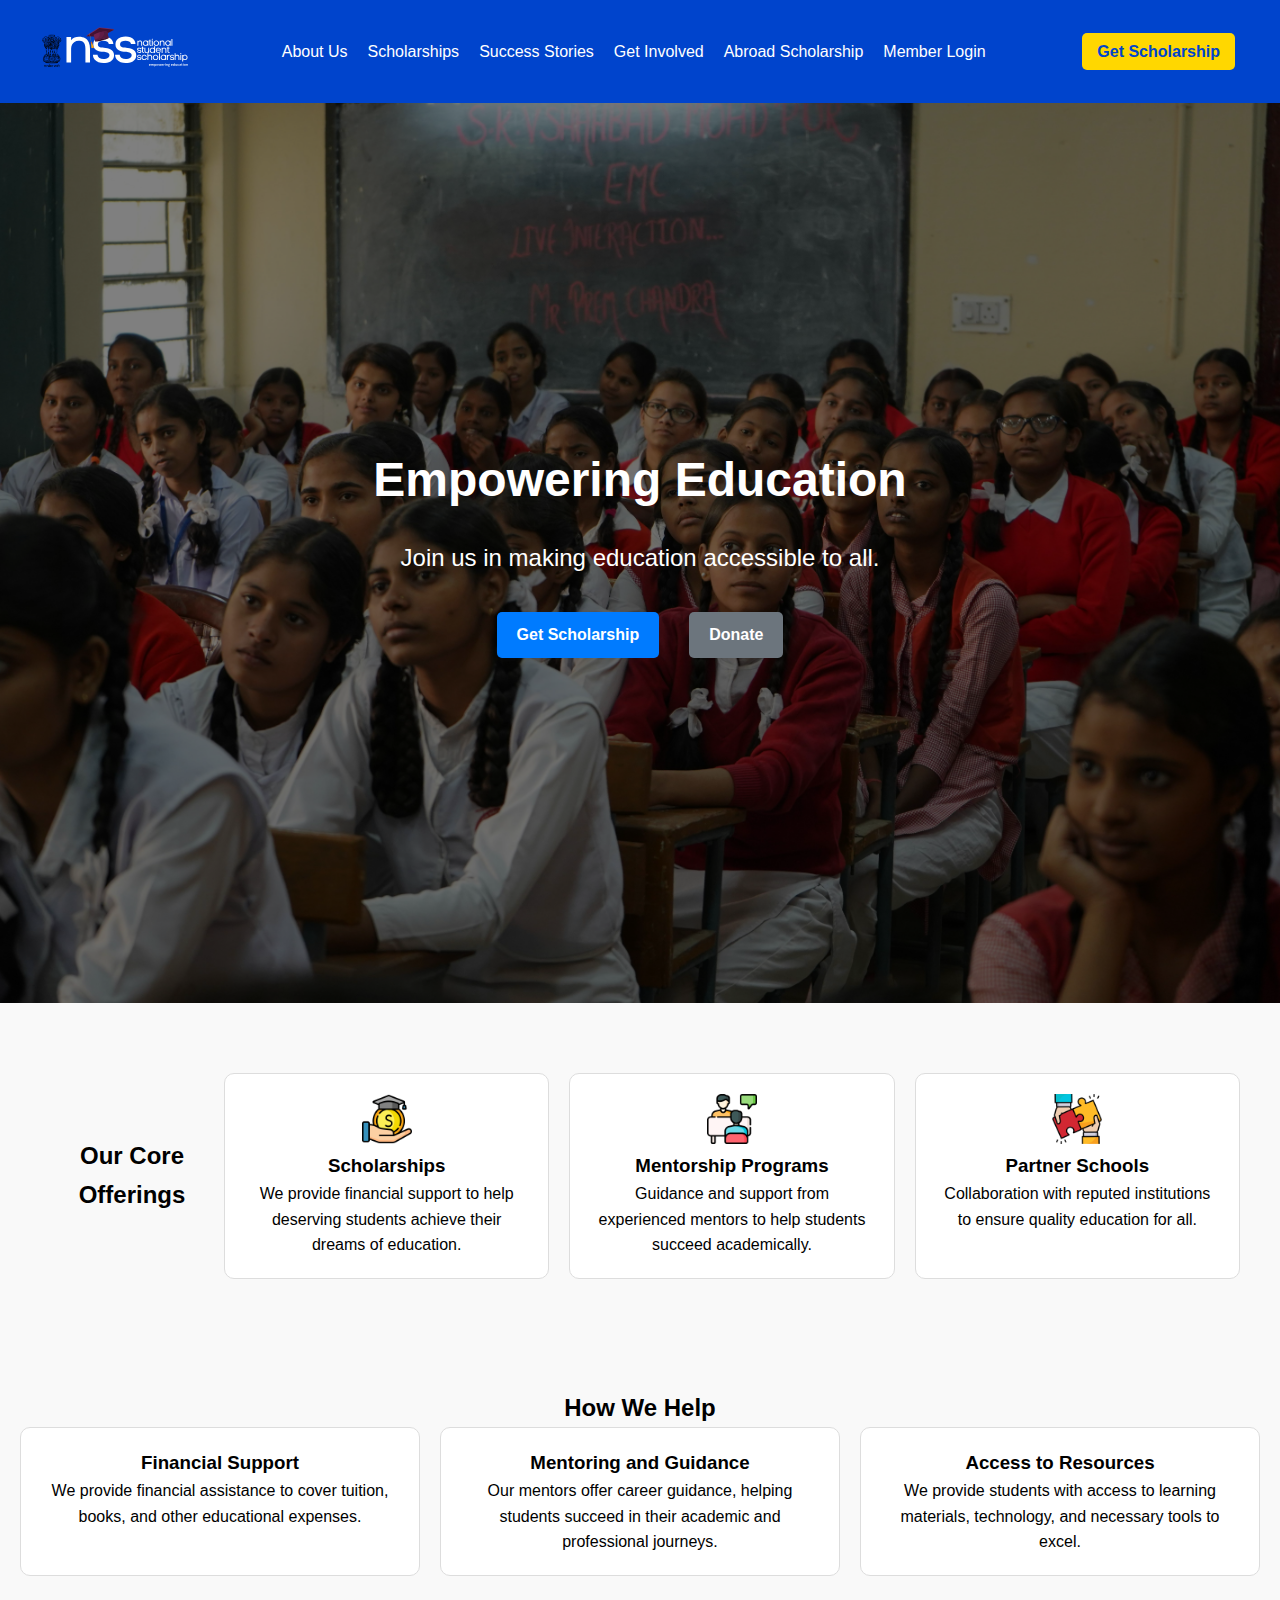
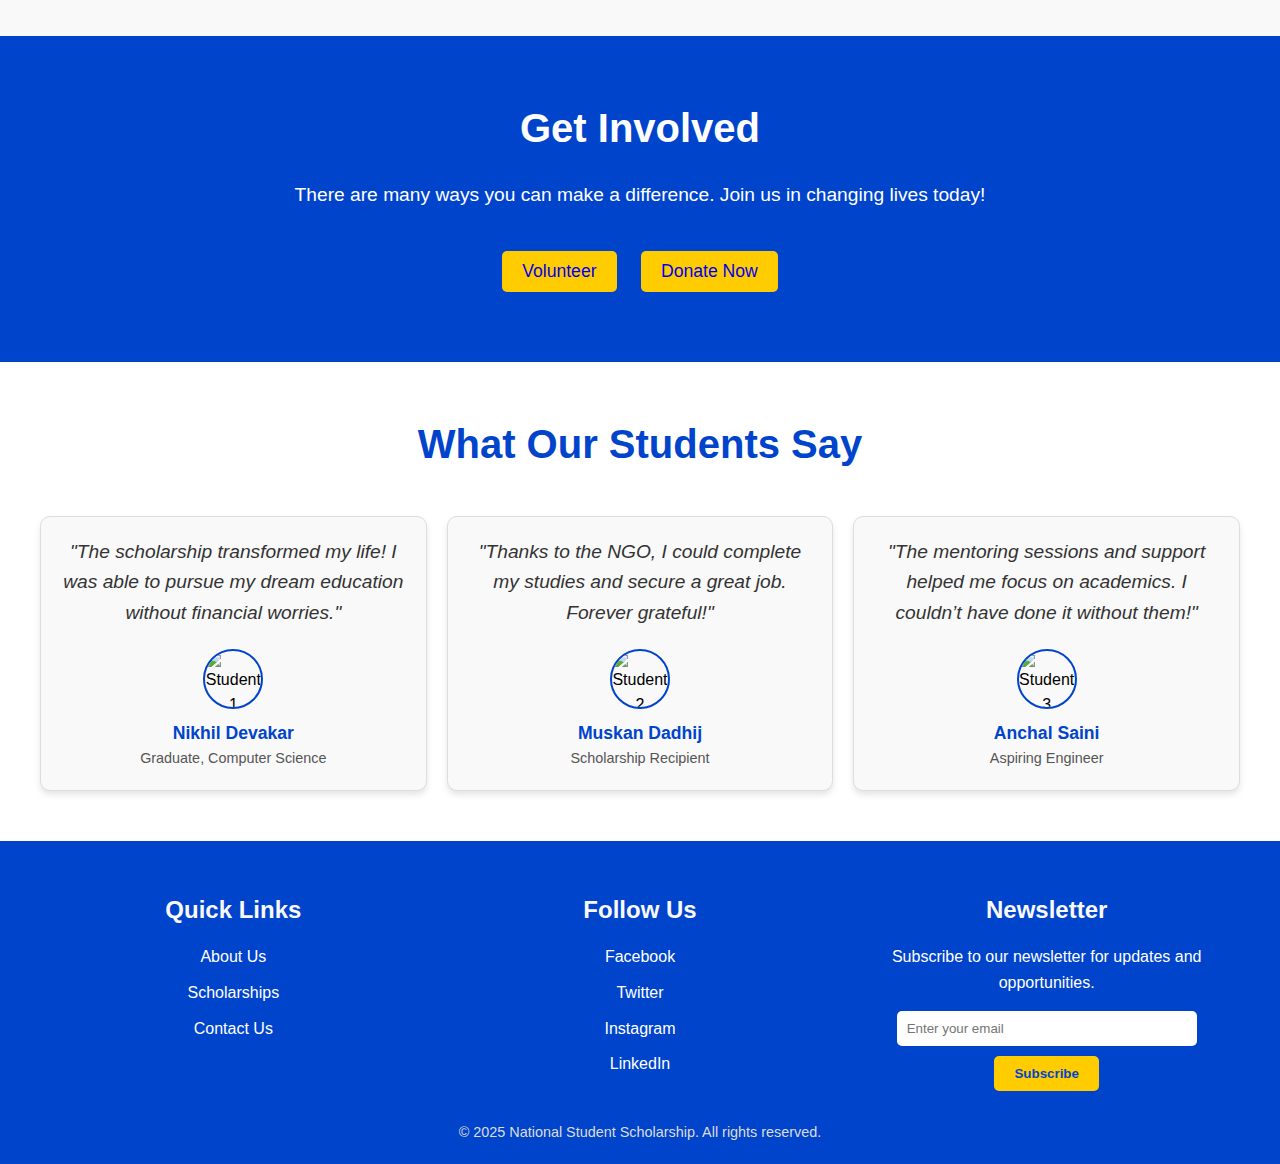
==== commit 5b1341f0: "CC" ====
--- a/index.html
+++ b/index.html
@@ -69,7 +69,7 @@
           <li><a href="./scholarships-for-students.html">Scholarships</a></li>
           <li><a href="./SuccessStories.html">Success Stories</a></li>
           <li><a href="./Get-Involved.html">Get Involved</a></li>
-          <li><a href="./Contact-Us.html">Contact Us</a></li>
+          <li><a href="./scholarships-for-abroad.html">Abroad Scholarship</a></li>
           <li><a href="./Login.html" target="_blank">Member Login</a></li>
         </ul>
       </nav>
